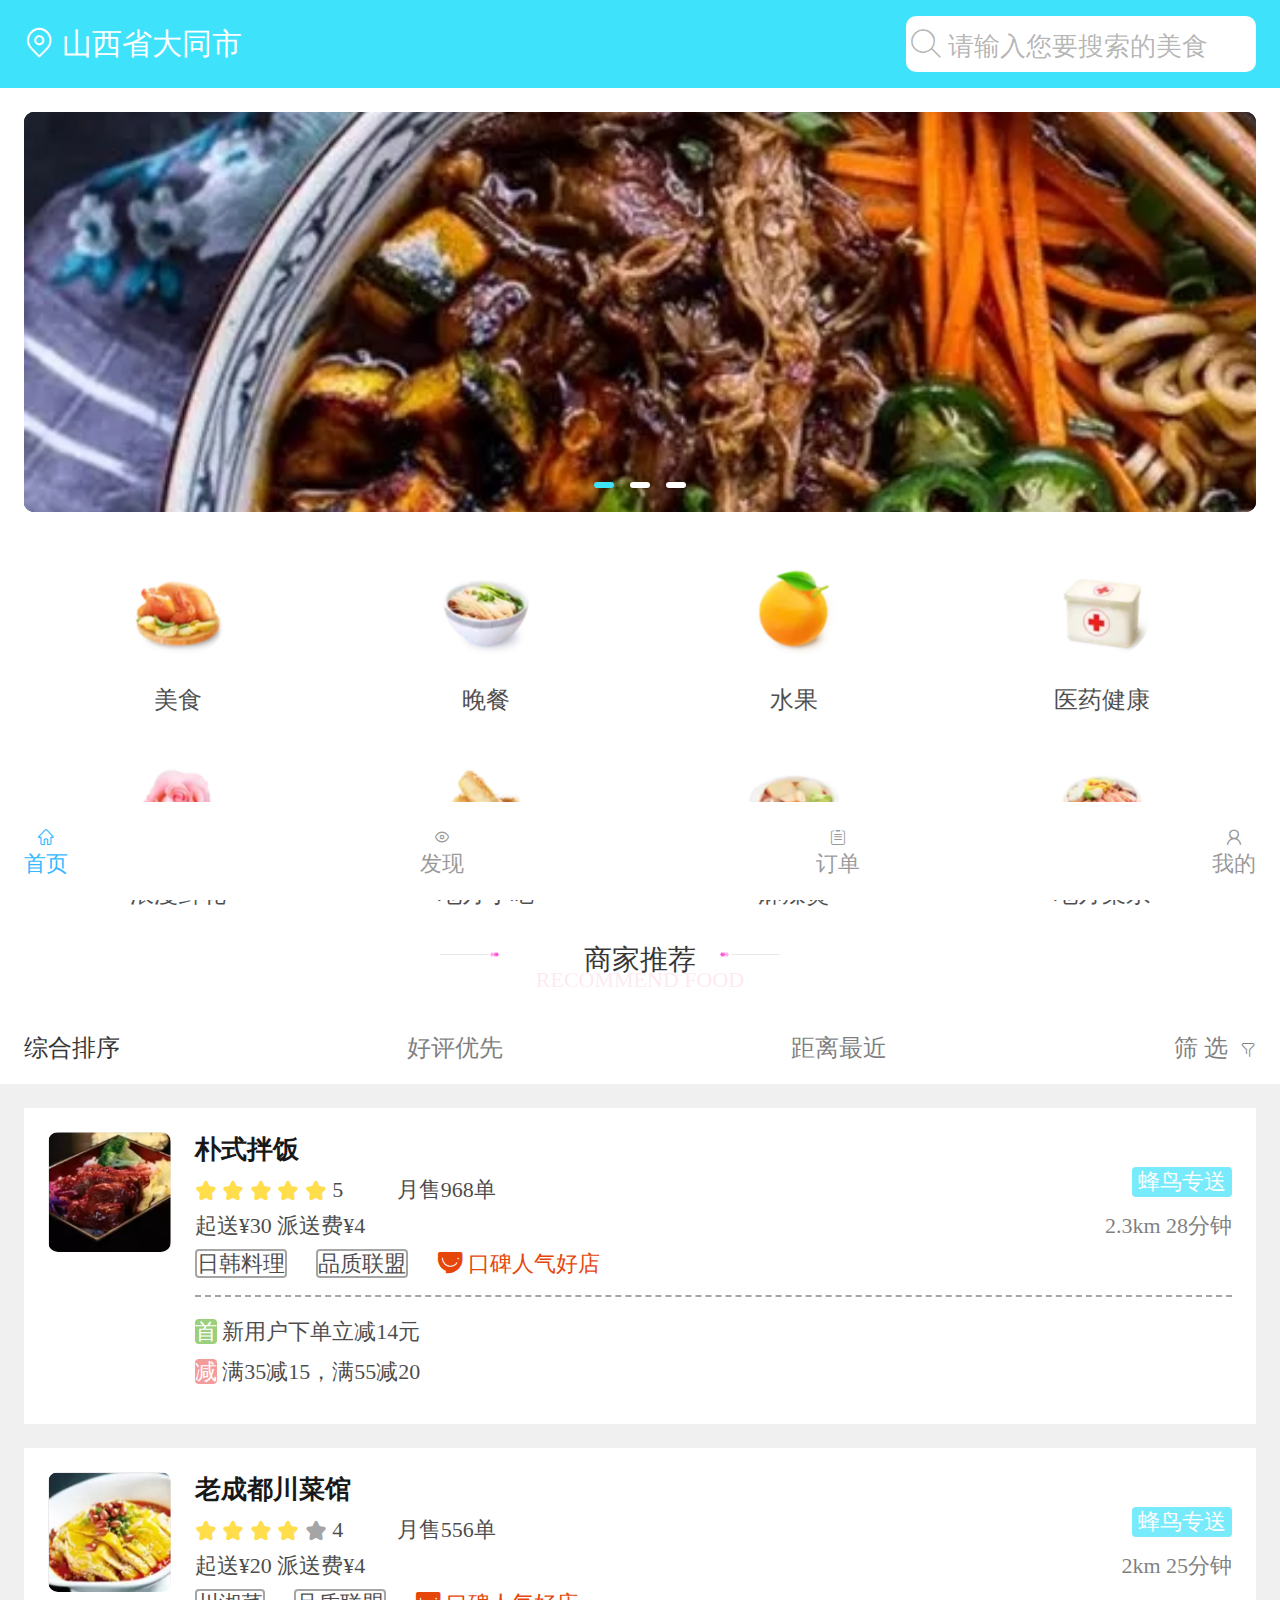
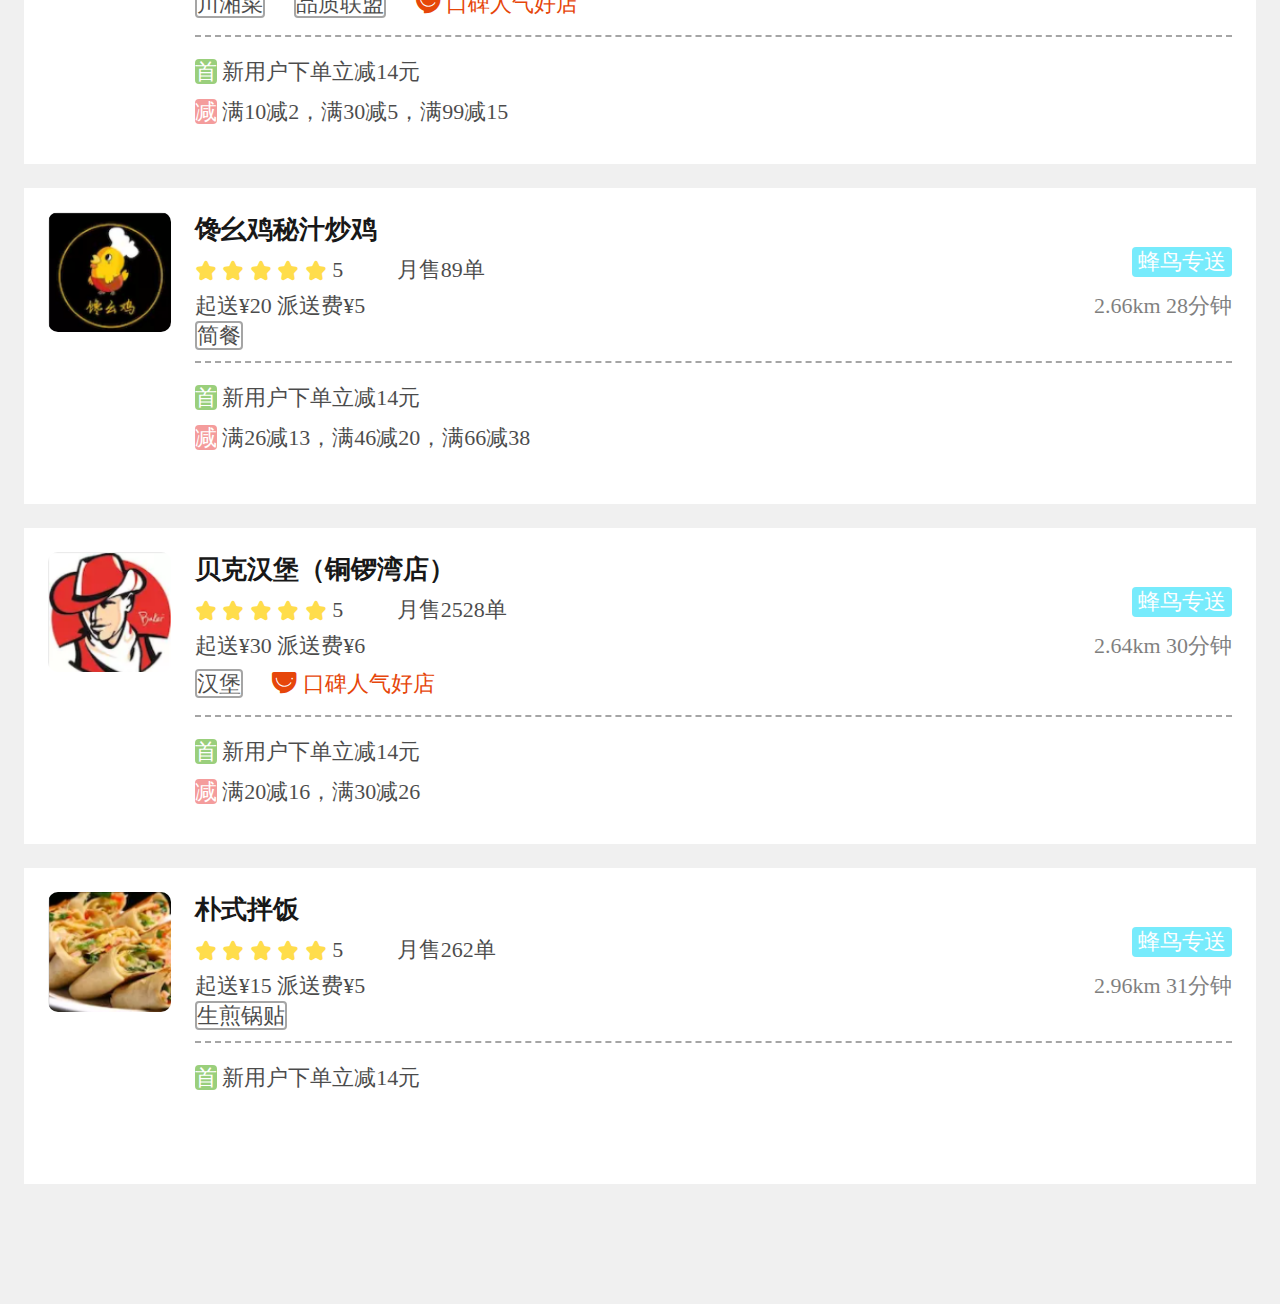
==== index.html @ bbcbca78 "修改内容" ====
<!DOCTYPE html>
<html>
<head>
    <meta charset="utf-8">
    <meta name="viewport" content="initial-scale=1.0, maximum-scale=1.0, user-scalable=no" />
    <title></title>
    <link rel="stylesheet" type="text/css" href="./css/index.css"/>
    <link rel="stylesheet" type="text/css" href="./css/iconfont.css"/>
    <script src="./js/rem.js" type="text/javascript" charset="utf-8"></script>
    <script type="text/javascript">
    	
   		document.addEventListener('plusready', function(){
   			//console.log("所有plus api都应该在此事件发生后调用，否则会出现plus is undefined。"
   			
   		});
   		
    </script>
</head>
<body>
	<!--头部-->
	<header>
		<div class="position">
			<i class="iconfont icon-location"></i>
			<span>山西省大同市</span>
		</div>
			<a href="#" class="sousuo">
				<i class="iconfont icon-sousuo"></i>
				<span>请输入您要搜索的美食</span>
			</a>
	</header>
	<!--banner图-->
	<div class="banner">
		<ul class="banner-img">
			<li><a href="#" class="bi1"></a></li>
			<li><a href="#" class="bi2"></a></li>
			<li><a href="#" class="bi3"></a></li>
		</ul>
		<ul class="banner-dian">
			<li class="hot"></li>
			<li></li>
			<li></li>
		</ul>
	</div>
	<!--美食分类选项-->
	<ul class="foodentry-wrapper">
		<li>
			<a href="fenlei.html" class="foodentry1"></a>
			<p>美食</p>
		</li>
		<li>
			<a href="fenlei.html" class="foodentry2"></a>
			<p>晚餐</p>
		</li>
		<li>
			<a href="fenlei.html" class="foodentry3"></a>
			<p>水果</p>
		</li>
		<li>
			<a href="fenlei.html" class="foodentry4"></a>
			<p>医药健康</p>
		</li>
		<li>
			<a href="fenlei.html" class="foodentry5"></a>
			<p>浪漫鲜花</p>
		</li>
		<li>
			<a href="fenlei.html" class="foodentry6"></a>
			<p>地方小吃</p>
		</li>
		<li>
			<a href="fenlei.html" class="foodentry7"></a>
			<p>麻辣烫</p>
		</li>
		<li>
			<a href="fenlei.html" class="foodentry8"></a>
			<p>地方菜系</p>
		</li>
	</ul>
	<!--推荐商家标题栏-->
	<div class="recommend">
		<div class="zw">
			<div class="zw-left"></div>
			<div class="zw-text">商家推荐</div>
			<div class="zw-right"></div>
		</div>
		<div class="yw">RECOMMEND FOOD</div>
	</div>
	
	<!--推荐商家分类选项-->
	<ul class="recommend-fl">
		<li class="hot">
			<a href="#">综合排序</a>
		</li>
		<li>
			<a href="#">好评优先</a>
		</li>
		<li>
			<a href="#">距离最近</a>
		</li>
		<li>
			<a href="#">
				筛&nbsp;选&nbsp;
				<i class="iconfont icon-shaixuan"></i>
			</a>
		</li>
	</ul>
	<!--推荐商家列表-->
	<div class="recommend-shop">
		<ul class="recommend-shop-ul">
			<li>
				<a href="shop.html">
					<div class="left-img li01"></div>
					<div class="right-text">
						<h3>朴式拌饭</h3>
						<p class="iconxx">
							<span>
								<i class="iconfont icon-pingjiaxingxing"></i>
						        <i class="iconfont icon-pingjiaxingxing"></i>
						        <i class="iconfont icon-pingjiaxingxing"></i>
						        <i class="iconfont icon-pingjiaxingxing"></i>
						        <i class="iconfont icon-pingjiaxingxing"></i>
							</span>
						    <span>5</span>
						    <span class="yj">月售968单</span>
						    <span class="v">蜂鸟专送</span>
						</p>
						<p class="delivery">
							<div class="delivery-left">
								<span>起送&yen;30</span>
							    <span>派送费&yen;4</span>
							    
							</div>
							<div class="delivery-right">
								<span>2.3km</span>
							    <span>28分钟</span>
							</div>
						</p>
						<p class="label">
							<span class="black">日韩料理</span>
							<span class="black">品质联盟</span>
							<span class="red">
								<i class="iconfont icon-koubei"></i>
								<span>口碑人气好店</span>
							</span>
						</p>
						<div class="youhui">
							<div>
								<span class="new">首</span>
								<span>新用户下单立减14元</span>
							</div>
							<div>
								<span class="subtract">减</span>
								<span>满35减15，满55减20</span>
							</div>
						</div>
					</div>
				</a>
			</li>
			<li>
				<a href="shop.html">
					<div class="left-img li02"></div>
					<div class="right-text">
						<h3>老成都川菜馆</h3>
						<p class="iconxx">
							<span>
								<i class="iconfont icon-pingjiaxingxing"></i>
						        <i class="iconfont icon-pingjiaxingxing"></i>
						        <i class="iconfont icon-pingjiaxingxing"></i>
						        <i class="iconfont icon-pingjiaxingxing"></i>
						        <i class="iconfont icon-pingjiaxingxing" style="color: rgba(0,0,0,0.5);"></i>
							</span>
						    <span>4</span>
						    <span class="yj">月售556单</span>
						    <span class="v">蜂鸟专送</span>
						</p>
						<p class="delivery">
							<div class="delivery-left">
								<span>起送&yen;20</span>
							    <span>派送费&yen;4</span>
							    
							</div>
							<div class="delivery-right">
								<span>2km</span>
							    <span>25分钟</span>
							</div>
						</p>
						<p class="label">
							<span class="black">川湘菜</span>
							<span class="black">品质联盟</span>
							<span class="red">
								<i class="iconfont icon-koubei"></i>
								<span>口碑人气好店</span>
							</span>
						</p>
						<div class="youhui">
							<div>
								<span class="new">首</span>
								<span>新用户下单立减14元</span>
							</div>
							<div>
								<span class="subtract">减</span>
								<span>满10减2，满30减5，满99减15</span>
							</div>
						</div>
					</div>
				</a>
			</li>
			<li>
				<a href="shop.html">
					<div class="left-img li03"></div>
					<div class="right-text">
						<h3>馋幺鸡秘汁炒鸡</h3>
						<p class="iconxx">
							<span>
								<i class="iconfont icon-pingjiaxingxing"></i>
						        <i class="iconfont icon-pingjiaxingxing"></i>
						        <i class="iconfont icon-pingjiaxingxing"></i>
						        <i class="iconfont icon-pingjiaxingxing"></i>
						        <i class="iconfont icon-pingjiaxingxing"></i>
							</span>
						    <span>5</span>
						    <span class="yj">月售89单</span>
						    <span class="v">蜂鸟专送</span>
						</p>
						<p class="delivery">
							<div class="delivery-left">
								<span>起送&yen;20</span>
							    <span>派送费&yen;5</span>
							    
							</div>
							<div class="delivery-right">
								<span>2.66km</span>
							    <span>28分钟</span>
							</div>
						</p>
						<p class="label">
							<span class="black">简餐</span>
						</p>
						<div class="youhui">
							<div>
								<span class="new">首</span>
								<span>新用户下单立减14元</span>
							</div>
							<div>
								<span class="subtract">减</span>
								<span>满26减13，满46减20，满66减38</span>
							</div>
						</div>
					</div>
				</a>
			</li>
			<li>
				<a href="shop.html">
					<div class="left-img li04"></div>
					<div class="right-text">
						<h3>贝克汉堡（铜锣湾店）</h3>
						<p class="iconxx">
							<span>
								<i class="iconfont icon-pingjiaxingxing"></i>
						        <i class="iconfont icon-pingjiaxingxing"></i>
						        <i class="iconfont icon-pingjiaxingxing"></i>
						        <i class="iconfont icon-pingjiaxingxing"></i>
						        <i class="iconfont icon-pingjiaxingxing"></i>
							</span>
						    <span>5</span>
						    <span class="yj">月售2528单</span>
						    <span class="v">蜂鸟专送</span>
						</p>
						<p class="delivery">
							<div class="delivery-left">
								<span>起送&yen;30</span>
							    <span>派送费&yen;6</span>
							    
							</div>
							<div class="delivery-right">
								<span>2.64km</span>
							    <span>30分钟</span>
							</div>
						</p>
						<p class="label">
							<span class="black">汉堡</span>
							<span class="red">
								<i class="iconfont icon-koubei"></i>
								<span>口碑人气好店</span>
							</span>
						</p>
						<div class="youhui">
							<div>
								<span class="new">首</span>
								<span>新用户下单立减14元</span>
							</div>
							<div>
								<span class="subtract">减</span>
								<span>满20减16，满30减26</span>
							</div>
						</div>
					</div>
				</a>
			</li>
			<li>
				<a href="shop.html">
					<div class="left-img li05"></div>
					<div class="right-text">
						<h3>朴式拌饭</h3>
						<p class="iconxx">
							<span>
								<i class="iconfont icon-pingjiaxingxing"></i>
						        <i class="iconfont icon-pingjiaxingxing"></i>
						        <i class="iconfont icon-pingjiaxingxing"></i>
						        <i class="iconfont icon-pingjiaxingxing"></i>
						        <i class="iconfont icon-pingjiaxingxing"></i>
							</span>
						    <span>5</span>
						    <span class="yj">月售262单</span>
						    <span class="v">蜂鸟专送</span>
						</p>
						<p class="delivery">
							<div class="delivery-left">
								<span>起送&yen;15</span>
							    <span>派送费&yen;5</span>
							    
							</div>
							<div class="delivery-right">
								<span>2.96km</span>
							    <span>31分钟</span>
							</div>
						</p>
						<p class="label">
							<span class="black">生煎锅贴</span>
						</p>
						<div class="youhui">
							<div>
								<span class="new">首</span>
								<span>新用户下单立减14元</span>
							</div>
						</div>
					</div>
				</a>
			</li>
		</ul>
	</div>
	
	<!--tab栏-->
	<ul class="tab">
		<li class="hot">
			<a href="#">
				<i class="iconfont icon-shouye"></i>
			    <p>首页</p>
			</a>
		</li>
		<li>
			<a href="#">
				<i class="iconfont icon-find"></i>
			    <p>发现</p>
			</a>
		</li>
		<li>
			<a href="#">
				<i class="iconfont icon-single"></i>
			    <p>订单</p>
			</a>
		</li>
		<li>
			<a href="#">
				<i class="iconfont icon-icon7"></i>
			    <p>我的</p>
			</a>
		</li>
	</ul>
	
</body>
</html>
---- css/index.css ----
@import url("base.css");

/*头部*/
header {
	width: 100%;
	height: 0.88rem;
	padding: 0 0.24rem;
	position: fixed;
	top: 0;
	z-index: 10;
	background-color: #3ee3fb;
	color: #ffffff;
	display: flex;
	justify-content: space-between;
	align-items: center;
}
header>.position,header>.position>i {
	font-size: 0.3rem;
}
header>.sousuo {
	width: 3.5rem;
	height: 0.56rem;
	line-height: 0.56rem;
	font-size: 0.26rem;
	color: rgba(0,0,0,0.3);
	background-color: #ffffff;
	border-radius: 0.1rem;
	padding: 0 0.05rem;
}
header>.sousuo>i {
	line-height: 0.56rem;
	font-size: 0.3rem;
}

/*banner图*/
.banner {
	width: 100%;
	height: 4.48rem;
	padding: 0.24rem;
	margin-top: 0.88rem;
	position: relative;
	/*background-color: green;*/
}
.banner-img {
	width: 100%;
	height: 100%;
	position: relative;
}
.banner-img>li,.banner-img>li>a {
	display: block;
	width: 100%;
	height: 100%;
	border-radius: 0.1rem;
}
.banner-img>li {
	position: absolute;
	left: 0;
	top: 0;
}
.bi1 {
	background-position-y: -8.4rem;
	background-image: url(../img/bi1.jpg);
	background-size: 130%%;
}
.bi2 {
	background-position-y: -8.4rem;
	background-image: url(../img/bi1.jpg);
	background-size: 130%;
}
.bi3 {
	background-position-y: -8.4rem;
	background-image: url(../img/bi1.jpg);
	background-size: 130%;
}
.banner-dian {
	width: 0.92rem;
	height: 0.06rem;
	position: absolute;
	left: 50%;
	transform: translateX(-50%);
	bottom: 0.48rem;
	display: flex;
	justify-content: space-between;
}
.banner-dian>li {
	width: 0.2rem;
	height: 100%;
	background-color: #FFFFFF;
	border-radius: 0.03rem;
}
.banner-dian>li.hot {
	background-color: #3EE3FB;
}

/*美食分类选项*/
.foodentry-wrapper {
	width: 100%;
	height: 3.88rem;
	padding: 0.24rem;
	/*background-color: red;*/
} 
.foodentry-wrapper>li {
	width: 25%;
	height: 1.94rem;
	float: left;
	font-size: 0.24rem;
	text-align: center;
	
}
.foodentry-wrapper>li>a {
	display: block;
	width: 1rem;
	height: 1rem;
	margin: 0 auto;
	border-radius: 50%;
}
.foodentry1 {
	background-image: url(../img/foodentry1.png);
	background-size: cover;
}
.foodentry2 {
	background-image: url(../img/foodentry2.png);
	background-size: cover;
}
.foodentry3 {
	background-image: url(../img/foodentry3.png);
	background-size: cover;
}
.foodentry4 {
	background-image: url(../img/foodentry4.png);
	background-size: cover;
}
.foodentry5 {
	background-image: url(../img/foodentry5.png);
	background-size: cover;
}
.foodentry6 {
	background-image: url(../img/foodentry6.png);
	background-size: cover;
}
.foodentry7 {
	background-image: url(../img/foodentry7.png);
	background-size: cover;
}
.foodentry8 {
	background-image: url(../img/foodentry8.png);
	background-size: cover;
}
.foodentry-wrapper>li>p {
	margin-top: 0.24rem;
	color: #040404;
	opacity: 0.7;
}
/*推荐商家标题栏*/
.recommend {
	width: 100%;
	height: 0.88rem;
	padding: 0.24rem;
	/*background-color: blue;*/
}
.recommend >.zw {
	width: 100%;
	height: 0.24rem;
	font-size: 0.28rem;
	font-weight: 400;
	line-height: 0.24rem;
	color: #040404;
	opacity: 0.8;
	display: flex;
	justify-content: center;
	
}
.recommend >.zw>.zw-left,.recommend >.zw>.zw-right {
	width: 1.2rem;
	height: 100%;
	background-repeat: no-repeat;
}
.zw-text {
	margin: 0 0.24rem;
}

.recommend >.zw>.zw-left {
	background-image: url(../img/recommend-left.png);
}
.recommend >.zw>.zw-right {
	background-image: url(../img/recommend-right.png);
}
.recommend >.zw>.zw-left,.recommend >.zw>.zw-right {
	margin-top: 0.04rem;
}


.recommend >.yw {
	width: 100%;
	height: 0.16rem;
	font-size: 0.22rem;
	line-height: 0.16rem;
	color: #f9357b;
	opacity: 0.1;
	text-align: center;
}
/*推荐商家分类选项*/
.recommend-fl {
	width: 100%;
	height: 0.72rem;
	padding: 0.24rem;
	display: flex;
	justify-content: space-between;
	align-items: center;
	font-size: 0.24rem;
}
.recommend-fl>li>a {
	color: #000000;
	opacity: 0.5;
}
.recommend-fl>.hot>a {
	 color: #030303;
	 opacity: 0.8;
}
/*推荐商家列表*/
.recommend-shop {
	width: 100%;
	height: 1.52rem;
	/*overflow: hidden;*/
}
.recommend-shop-ul {

	width: 100%;
	height: 18.2rem;
	background-color: #f0f0f0;
}
.recommend-shop-ul>li {
	width: 100%;
	height: 3.4rem;
	padding: 0.24rem;
	border: 0.24rem #F0F0F0 solid;
	border-bottom: 0;
	border-radius: 0.1rem;
	background-color: #FFFFFF;
	font-size: 0.22rem;
}
.recommend-shop-ul>li>a {
	 display: flex;
}
.recommend-shop-ul>li i {
	font-size: 0.22rem;
	line-height: 2;
}
.left-img {
	width: 1.4rem;
	height: 1.2rem;
	border-radius: 0.1rem;
	background-size: cover;
}
.right-text {
	width: 100%;
	height: 100%;
	margin-left: 0.24rem;
	color: #000000;
}
.li01 {
	background-image: url(../img/li01.png);
}
.li02 {
	background-image: url(../img/li02.png);
}
.li03 {
	background-image: url(../img/li03.png);
}
.li04 {
	background-image: url(../img/li04.png);
}
.li05 {
	background-image: url(../img/li05.png);
}
.right-text>h3 {
	opacity: 0.9;
}
.right-text>.iconxx i {
	color: #FFD000;
}
.right-text>.iconxx>span {
	opacity: 0.7;
}
.yj {
	margin: 0 0.48rem;
}
.v {
	display: inline-block;
	width: 1rem;
	height: 100%;
	color: #FFFFFF;
	text-align: center;
	border-radius: 0.04rem;
	background-color: #3EE3FB;
	float: right;
}
 .delivery {
 	display: flex;
 	justify-content: space-between;
 }
 .delivery-left {
 	display: inline-block;
	opacity: 0.7;
}
.delivery-right {
	display: inline-block;
	float: right;
	opacity: 0.5;
}
.label .black {
	text-align: center;
	border: 0.02rem rgba(0,0,0,0.5) solid;
	border-radius: 0.04rem;
	opacity: 0.7;
}
.label .red {
	color: #E6460A;
}
.label>span {
	margin-right: 0.24rem;
}
.youhui {
	border-top: 0.02rem rgba(0,0,0,0.5) dashed;
	margin-top: 0.1rem;
	padding: 0.1rem 0;
	opacity: 0.7;
}
.youhui div {
	margin: 0.1rem 0.1rem 0.1rem 0;
}
.new {
	background-color: #70BC46;
	border-radius: 0.04rem;
	color: #FFFFFF;
}
.subtract {
	background-color: #F07373;
	border-radius: 0.04rem;
	color: #FFFFFF;
}

/*tab栏*/
.tab {
	width: 100%;
	height: 0.98rem;
	padding: 0 0.24rem;
	font-size: 0.22rem;
	background-color: #ffffff;
	text-align: center;
	display: flex;
	justify-content: space-between;
	align-items: center;
	position: fixed;
	bottom: 0;
}
.tab>li>a>i {
	color: #000000;
	opacity: 0.4;
}
.tab>li>a>p {
	color: #000000;
	opacity: 0.4;
}
.tab>.hot>a>i {
	color: #32b9ff;
	opacity: 1;
}
.tab>.hot>a>p {
	color: #32b9ff;
	opacity: 1;
}
---- css/iconfont.css ----
@font-face {font-family: "iconfont";
  src: url('iconfont.eot?t=1535099527119'); /* IE9*/
  src: url('iconfont.eot?t=1535099527119#iefix') format('embedded-opentype'), /* IE6-IE8 */
  url('[data-uri]') format('woff'),
  url('iconfont.ttf?t=1535099527119') format('truetype'), /* chrome, firefox, opera, Safari, Android, iOS 4.2+*/
  url('iconfont.svg?t=1535099527119#iconfont') format('svg'); /* iOS 4.1- */
}

.iconfont {
  font-family:"iconfont" !important;
  font-size:16px;
  font-style:normal;
  -webkit-font-smoothing: antialiased;
  -moz-osx-font-smoothing: grayscale;
}

.icon-gouwuchekong:before { content: "\e600"; }

.icon-pingjiaxingxing:before { content: "\e6d5"; }

.icon-xin:before { content: "\e613"; }

.icon-xinlang:before { content: "\e60f"; }

.icon-find:before { content: "\e602"; }

.icon-xia:before { content: "\e65e"; }

.icon-kefu:before { content: "\e741"; }

.icon-duihaocheckmark17:before { content: "\e770"; }

.icon-ai-pay-copy:before { content: "\e635"; }

.icon-shezhi:before { content: "\e63c"; }

.icon-shaixuan:before { content: "\e695"; }

.icon-icon7:before { content: "\e663"; }

.icon-zhifubao:before { content: "\e64e"; }

.icon-sousuo:before { content: "\e62b"; }

.icon-weixin:before { content: "\e893"; }

.icon-shoucang:before { content: "\e612"; }

.icon-fenxiang:before { content: "\e616"; }

.icon-single:before { content: "\e6bd"; }

.icon-xiangzuo:before { content: "\e62f"; }

.icon-shouji:before { content: "\e6aa"; }

.icon-shouye:before { content: "\e65d"; }

.icon-qq:before { content: "\e6e4"; }

.icon-you:before { content: "\e603"; }

.icon-jian-copy:before { content: "\e646"; }

.icon-msg-system:before { content: "\e67a"; }

.icon-huabei:before { content: "\e65f"; }

.icon-hongbao:before { content: "\e89a"; }

.icon-koubei:before { content: "\e673"; }

.icon-location:before { content: "\e611"; }

.icon-qianbao:before { content: "\e70a"; }

.icon-jjia-:before { content: "\e6a9"; }
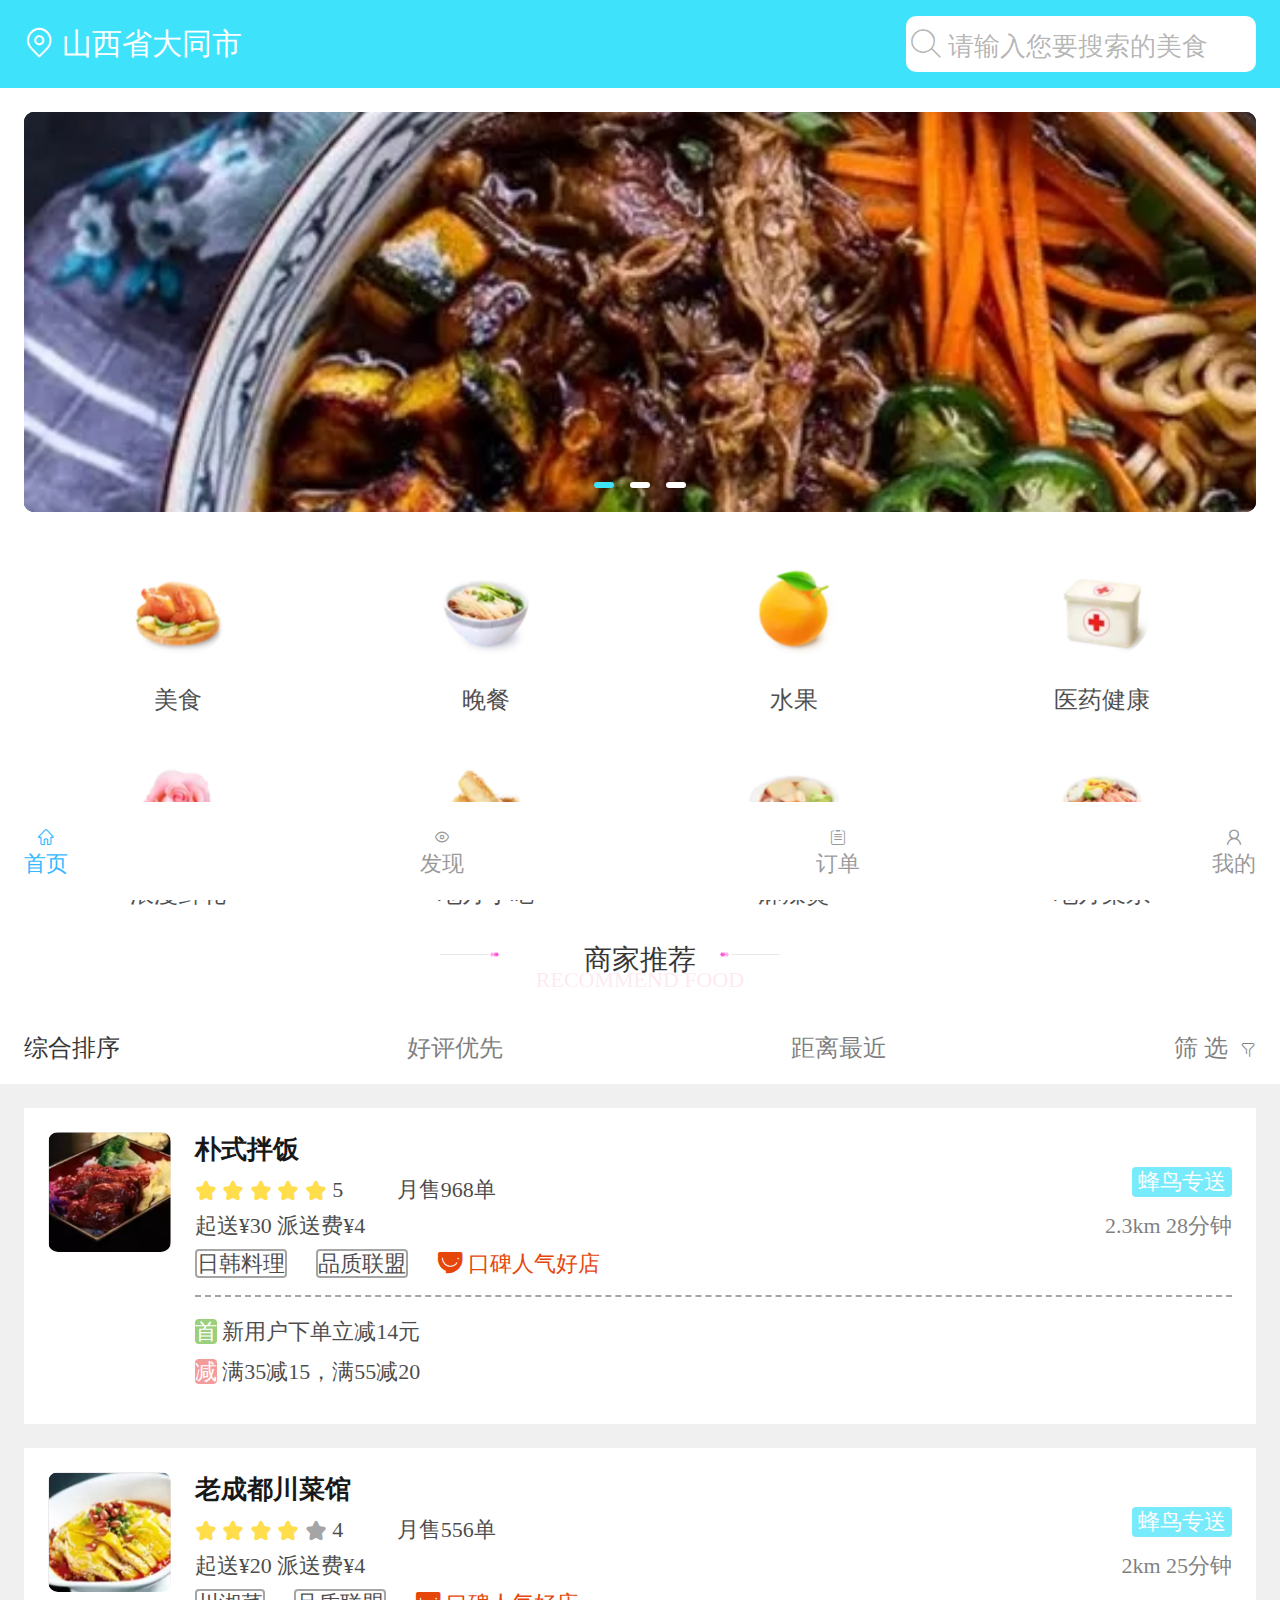
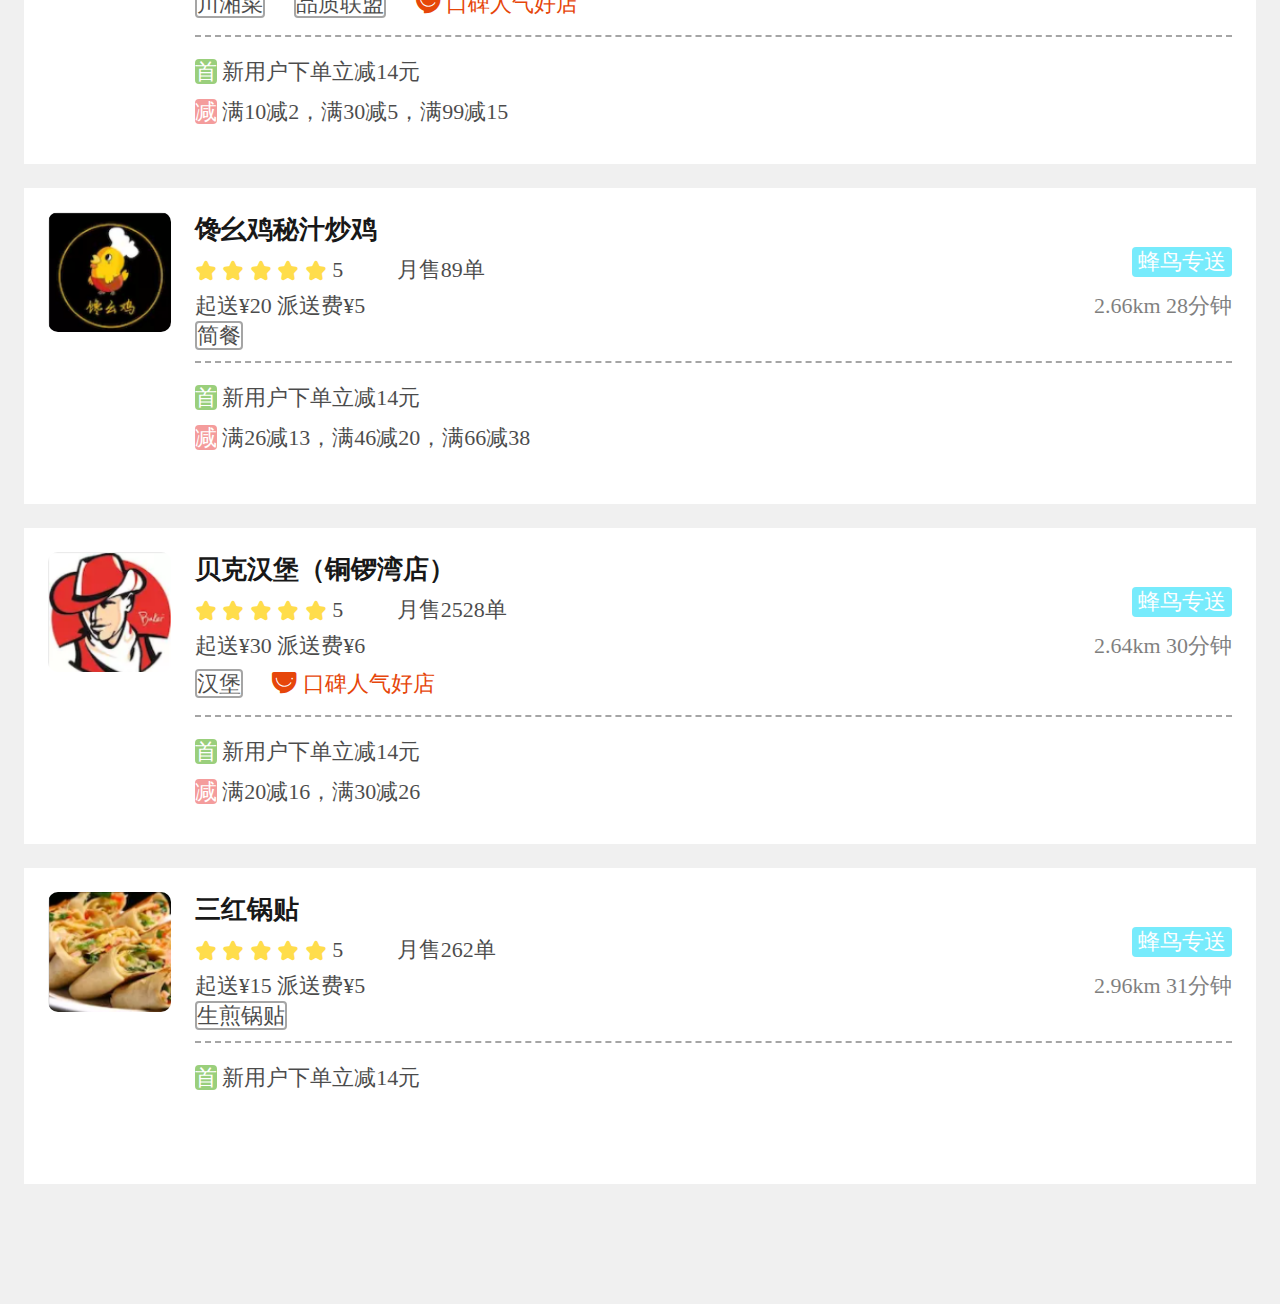
==== commit 1df45c5e: "添加文件" ====
--- a/index.html
+++ b/index.html
@@ -301,7 +301,7 @@
 				<a href="shop.html">
 					<div class="left-img li05"></div>
 					<div class="right-text">
-						<h3>朴式拌饭</h3>
+						<h3>三红锅贴</h3>
 						<p class="iconxx">
 							<span>
 								<i class="iconfont icon-pingjiaxingxing"></i>
@@ -349,19 +349,19 @@
 			</a>
 		</li>
 		<li>
-			<a href="#">
+			<a href="find.html">
 				<i class="iconfont icon-find"></i>
 			    <p>发现</p>
 			</a>
 		</li>
 		<li>
-			<a href="#">
+			<a href="dindan.html">
 				<i class="iconfont icon-single"></i>
 			    <p>订单</p>
 			</a>
 		</li>
 		<li>
-			<a href="#">
+			<a href="my.html">
 				<i class="iconfont icon-icon7"></i>
 			    <p>我的</p>
 			</a>
